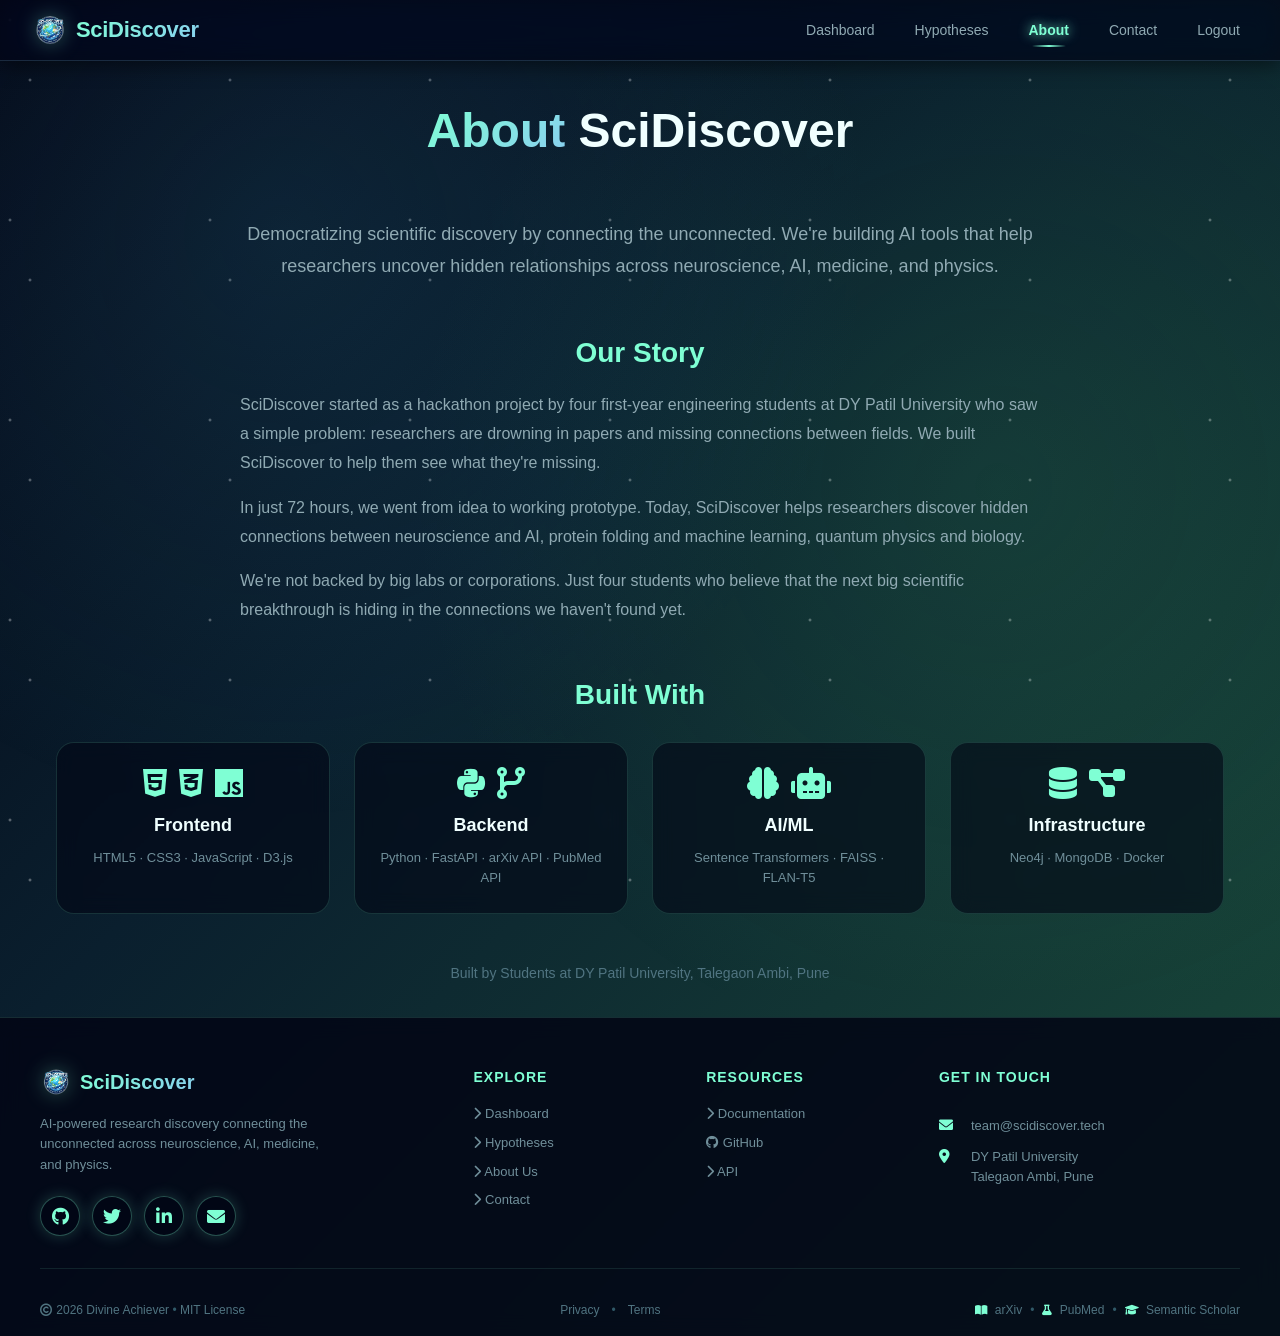
==== about.html @ 3772eaf5 "Initial commit: SciDiscover MVP - Frontend" ====
<!DOCTYPE html>
<html lang="en">
<head>
    <meta charset="UTF-8">
    <meta name="viewport" content="width=device-width, initial-scale=1.0">
    <title>About | SciDiscover</title>
    
    <!-- Font Awesome -->
    <link rel="stylesheet" href="https://cdnjs.cloudflare.com/ajax/libs/font-awesome/6.0.0/css/all.min.css">
    
    <!-- CSS Files -->
    <link rel="stylesheet" href="../css/style.css">
    <link rel="stylesheet" href="../css/auth.css">
    <link rel="stylesheet" href="../css/responsive.css">
</head>
<body>
    <div class="app">
        <!-- Header -->
        <header class="header">
            <div class="logo">
                <img src="../assets/images/logo.png" alt="SciDiscover" class="logo-image">
                <span class="logo-text">SciDiscover</span>
            </div>
            
            <nav class="nav">
                <a href="../dashboard.html" class="nav-link">Dashboard</a>
                <a href="../hypothesis.html" class="nav-link">Hypotheses</a>
                <a href="about.html" class="nav-link active">About</a>
                <a href="contact.html" class="nav-link">Contact</a>
                <a href="#" class="nav-link" id="logoutBtn">Logout</a>
            </nav>
        </header>

        <!-- Main Content -->
        <main class="main">
            <!-- About Header -->
            <div class="about-header">
                <h1 class="about-title">
                    <span class="gradient-text">About</span> SciDiscover
                </h1>
            </div>

            <!-- Mission Section -->
            <div class="mission-section">
                <p class="mission-statement">
                    Democratizing scientific discovery by connecting the unconnected. 
                    We're building AI tools that help researchers uncover hidden relationships 
                    across neuroscience, AI, medicine, and physics.
                </p>
            </div>

            <!-- Story Section -->
            <div class="story-section">
                <h2>Our Story</h2>
                <div class="story-content">
                    <p>
                        SciDiscover started as a hackathon project by four first-year engineering students 
                        at DY Patil University who saw a simple problem: researchers are drowning in papers 
                        and missing connections between fields. We built SciDiscover to help them see what 
                        they're missing.
                    </p>
                    <p>
                        In just 72 hours, we went from idea to working prototype. Today, SciDiscover helps 
                        researchers discover hidden connections between neuroscience and AI, 
                        protein folding and machine learning, quantum physics and biology.
                    </p>
                    <p>
                        We're not backed by big labs or corporations. Just four students who believe that 
                        the next big scientific breakthrough is hiding in the connections we haven't found yet.
                    </p>
                </div>
            </div>

            <!-- Tech Stack Section -->
            <div class="tech-section">
                <h2>Built With</h2>
                
                <div class="tech-grid">
                    <div class="tech-card">
                        <i class="fab fa-html5 tech-icon"></i>
                        <i class="fab fa-css3-alt tech-icon"></i>
                        <i class="fab fa-js tech-icon"></i>
                        <h3>Frontend</h3>
                        <p>HTML5 · CSS3 · JavaScript · D3.js</p>
                    </div>
                    
                    <div class="tech-card">
                        <i class="fab fa-python tech-icon"></i>
                        <i class="fas fa-code-branch tech-icon"></i>
                        <h3>Backend</h3>
                        <p>Python · FastAPI · arXiv API · PubMed API</p>
                    </div>
                    
                    <div class="tech-card">
                        <i class="fas fa-brain tech-icon"></i>
                        <i class="fas fa-robot tech-icon"></i>
                        <h3>AI/ML</h3>
                        <p>Sentence Transformers · FAISS · FLAN-T5</p>
                    </div>
                    
                    <div class="tech-card">
                        <i class="fas fa-database tech-icon"></i>
                        <i class="fas fa-project-diagram tech-icon"></i>
                        <h3>Infrastructure</h3>
                        <p>Neo4j · MongoDB · Docker</p>
                    </div>
                </div>
            </div>

            <!-- DY Patil Mention -->
            <div class="university-section">
                <p class="university-text">Built by Students at DY Patil University, Talegaon Ambi, Pune</p>
            </div>
        </main>

        <!-- Footer -->
        <footer class="footer">
            <div class="footer-container">
                <div class="footer-grid">
                    <!-- Brand Section -->
                    <div class="footer-brand">
                        <div class="footer-logo">
                            <img src="../assets/images/logo.png" alt="SciDiscover" class="footer-logo-image">
                            <span class="footer-logo-text">SciDiscover</span>
                        </div>
                        <p class="footer-tagline">AI-powered research discovery connecting the unconnected across neuroscience, AI, medicine, and physics.</p>
                        <div class="footer-social">
                            <a href="#" class="social-link"><i class="fab fa-github"></i></a>
                            <a href="#" class="social-link"><i class="fab fa-twitter"></i></a>
                            <a href="#" class="social-link"><i class="fab fa-linkedin-in"></i></a>
                            <a href="#" class="social-link"><i class="fas fa-envelope"></i></a>
                        </div>
                    </div>
                    
                    <!-- Explore Section -->
                    <div class="footer-links-section">
                        <h4 class="footer-heading">Explore</h4>
                        <div class="footer-links">
                            <a href="../dashboard.html" class="footer-link"><i class="fas fa-chevron-right"></i> Dashboard</a>
                            <a href="../hypothesis.html" class="footer-link"><i class="fas fa-chevron-right"></i> Hypotheses</a>
                            <a href="about.html" class="footer-link"><i class="fas fa-chevron-right"></i> About Us</a>
                            <a href="contact.html" class="footer-link"><i class="fas fa-chevron-right"></i> Contact</a>
                        </div>
                    </div>
                    
                    <!-- Resources Section -->
                    <div class="footer-links-section">
                        <h4 class="footer-heading">Resources</h4>
                        <div class="footer-links">
                            <a href="#" class="footer-link"><i class="fas fa-chevron-right"></i> Documentation</a>
                            <a href="#" class="footer-link"><i class="fab fa-github"></i> GitHub</a>
                            <a href="#" class="footer-link"><i class="fas fa-chevron-right"></i> API</a>
                        </div>
                    </div>
                    
                    <!-- Contact Section -->
                    <div class="footer-contact-section">
                        <h4 class="footer-heading">Get in Touch</h4>
                        <div class="footer-contact-item">
                            <i class="fas fa-envelope contact-icon"></i>
                            <span class="contact-text"><a href="mailto:team@scidiscover.tech">team@scidiscover.tech</a></span>
                        </div>
                        <div class="footer-contact-item">
                            <i class="fas fa-map-marker-alt contact-icon"></i>
                            <span class="contact-text">DY Patil University<br>Talegaon Ambi, Pune</span>
                        </div>
                    </div>
                </div>
                
                <!-- Bottom Bar -->
                <div class="footer-bottom">
                    <div class="footer-copyright">
                        <span><i class="far fa-copyright copyright-symbol"></i> 2026 Divine Achiever</span>
                        <span class="source-dot">•</span>
                        <span>MIT License</span>
                    </div>
                    <div class="footer-legal">
                        <a href="#" class="legal-link">Privacy</a>
                        <span class="source-dot">•</span>
                        <a href="#" class="legal-link">Terms</a>
                    </div>
                    <div class="footer-data-sources">
                        <span><i class="fas fa-book-open"></i> arXiv</span>
                        <span class="source-dot">•</span>
                        <span><i class="fas fa-flask"></i> PubMed</span>
                        <span class="source-dot">•</span>
                        <span><i class="fas fa-graduation-cap"></i> Semantic Scholar</span>
                    </div>
                </div>
            </div>
        </footer>
    </div>

    <!-- JavaScript Files -->
    <script src="../config/constants.js"></script>
    <script src="../js/utils.js"></script>
    <script src="../js/auth.js"></script>
    
    <script>
        // Logout handler
        document.getElementById('logoutBtn')?.addEventListener('click', function(e) {
            e.preventDefault();
            logout();
        });
    </script>
</body>
</html>
---- css/style.css ----
/* SciDiscover Main Stylesheet - The "Earth from Space" Kind of Theme */

/* 1. Variables */
:root {
    /* Deep Space to Earth Glow */
    --gradient-primary: linear-gradient(135deg, #030514 0%, #0A1F2E 40%, #1A4B3A 100%);
    
    /* Space Colors */
    --space-black: #030514;
    --space-dark: #0A1F2E;
    --space-deep: #0B2A3B;
    --space-night: #112F42;
    
    /* Earth Colors - Glowing */
    --earth-glow-blue: #2A6F8F;
    --earth-glow-teal: #2E8B68;
    --earth-glow-green: #3A9B5E;
    --earth-glow-cloud: #E8F0F2;
    
    /* Atmosphere Colors */
    --atmo-blue: #7BB8D4;
    --atmo-teal: #8FC9B5;
    --atmo-glow: rgba(100, 200, 180, 0.3);
    
    /* Accent Colors - Inspired by Auroras */
    --aurora-green: #7FFFD4;
    --aurora-blue: #89CFF0;
    --aurora-teal: #40E0D0;
    
    /* Neutrals - Space Dust */
    --white: #FFFFFF;
    --starlight: #F0F8FF;
    --cloud-white: #F0FFFF;
    --gray-50: #E8F0F2;
    --gray-100: #D0E0E5;
    --gray-200: #B0C5CC;
    --gray-300: #90AAB3;
    --gray-400: #708F9A;
    --gray-500: #507481;
    --gray-600: #305968;
    --gray-700: #203E48;
    --gray-800: #102328;
    --gray-900: #0A1A1F;
    
    /* Spacing */
    --space-1: 4px;
    --space-2: 8px;
    --space-3: 12px;
    --space-4: 16px;
    --space-5: 24px;
    --space-6: 32px;
    --space-7: 48px;
    --space-8: 64px;
    --space-9: 96px;
    
    /* Typography */
    --font-primary: 'Inter', -apple-system, BlinkMacSystemFont, 'Segoe UI', Roboto, sans-serif;
    --font-display: 'Poppins', -apple-system, BlinkMacSystemFont, 'Segoe UI', sans-serif;
    
    /* Shadows - Cosmic */
    --shadow-sm: 0 2px 8px rgba(0, 10, 20, 0.4);
    --shadow-md: 0 4px 16px rgba(0, 20, 30, 0.5);
    --shadow-lg: 0 8px 32px rgba(0, 30, 40, 0.6);
    --shadow-xl: 0 12px 48px rgba(0, 40, 50, 0.7);
    --shadow-glow: 0 0 30px rgba(100, 200, 180, 0.3);
    
    /* Border Radius */
    --radius-sm: 6px;
    --radius-md: 10px;
    --radius-lg: 14px;
    --radius-xl: 18px;
    --radius-2xl: 24px;
    --radius-3xl: 32px;
    --radius-full: 9999px;
    
    /* Transitions */
    --transition: 0.3s ease;
    --transition-slow: 0.5s ease;
    --transition-bounce: 0.5s cubic-bezier(0.34, 1.56, 0.64, 1);
}

/* 2. Reset */
* {
    margin: 0;
    padding: 0;
    box-sizing: border-box;
}

/* 3. Base */
body {
    font-family: var(--font-primary);
    background: var(--gradient-primary);
    color: var(--cloud-white);
    line-height: 1.6;
    min-height: 100vh;
    position: relative;
    -webkit-font-smoothing: antialiased;
    -moz-osx-font-smoothing: grayscale;
}

/* Starfield Effect */
body::before {
    content: '';
    position: fixed;
    top: 0;
    left: 0;
    width: 100%;
    height: 100%;
    background-image: 
        radial-gradient(2px 2px at 10px 20px, white, rgba(0,0,0,0)),
        radial-gradient(2px 2px at 30px 80px, #fff, rgba(0,0,0,0)),
        radial-gradient(1px 1px at 130px 240px, #aaa, rgba(0,0,0,0)),
        radial-gradient(2px 2px at 270px 420px, #fff, rgba(0,0,0,0)),
        radial-gradient(1px 1px at 350px 150px, #ddd, rgba(0,0,0,0)),
        radial-gradient(3px 3px at 480px 620px, #fff, rgba(0,0,0,0)),
        radial-gradient(2px 2px at 550px 380px, #eee, rgba(0,0,0,0)),
        radial-gradient(1px 1px at 670px 720px, #ccc, rgba(0,0,0,0)),
        radial-gradient(2px 2px at 820px 240px, #fff, rgba(0,0,0,0)),
        radial-gradient(2px 2px at 950px 550px, #ddd, rgba(0,0,0,0));
    background-repeat: repeat;
    background-size: 200px 200px;
    opacity: 0.5;
    pointer-events: none;
    z-index: 0;
    animation: twinkle 4s infinite alternate;
}

@keyframes twinkle {
    0% { opacity: 0.4; }
    100% { opacity: 0.7; }
}

/* Earth Glow Effect */
body::after {
    content: '';
    position: fixed;
    top: -30%;
    left: -20%;
    width: 140%;
    height: 140%;
    background: radial-gradient(circle at 30% 40%, rgba(42, 111, 143, 0.2) 0%, transparent 40%),
                radial-gradient(circle at 70% 60%, rgba(58, 155, 94, 0.15) 0%, transparent 40%);
    pointer-events: none;
    z-index: 0;
    animation: earthPulse 8s infinite alternate;
}

@keyframes earthPulse {
    0% { opacity: 0.3; transform: scale(1); }
    100% { opacity: 0.5; transform: scale(1.05); }
}

.app {
    min-height: 100vh;
    display: flex;
    flex-direction: column;
    position: relative;
    z-index: 1;
}

.main {
    flex: 1;
    max-width: 1200px;
    margin: 0 auto;
    width: 100%;
    padding: var(--space-6) var(--space-4);
    position: relative;
    z-index: 2;
}

/* 4. Header - Cosmic Glass */
.header {
    background: rgba(3, 5, 20, 0.7);
    backdrop-filter: blur(12px) saturate(200%);
    -webkit-backdrop-filter: blur(12px) saturate(200%);
    padding: var(--space-3) var(--space-6);
    display: flex;
    justify-content: space-between;
    align-items: center;
    position: sticky;
    top: 0;
    z-index: 50;
    border-bottom: 1px solid rgba(123, 184, 212, 0.2);
    box-shadow: 0 4px 20px rgba(0, 0, 0, 0.5);
}

/* Header (for the login page) */
.header-simple {
    background: rgba(3, 5, 20, 0.7);
    backdrop-filter: blur(12px) saturate(200%);
    -webkit-backdrop-filter: blur(12px) saturate(200%);
    padding: var(--space-3) var(--space-6);
    display: flex;
    justify-content: center;
    align-items: center;
    border-bottom: 1px solid rgba(123, 184, 212, 0.2);
    box-shadow: 0 4px 20px rgba(0, 0, 0, 0.5);
}

.header-simple .logo {
    justify-content: center;
}

.logo {
    display: flex;
    align-items: center;
    gap: var(--space-2);
    transition: transform var(--transition);
}

.logo:hover {
    transform: scale(1.02);
}

.logo-image {
    height: 36px;
    width: auto;
    filter: drop-shadow(0 0 10px rgba(127, 255, 212, 0.3));
}

.logo-text {
    font-size: 22px;
    font-weight: 700;
    background: linear-gradient(135deg, var(--aurora-green), var(--aurora-blue));
    -webkit-background-clip: text;
    -webkit-text-fill-color: transparent;
    background-clip: text;
    letter-spacing: -0.3px;
}

.nav {
    display: flex;
    gap: var(--space-5);
}

.nav-link {
    color: var(--gray-300);
    text-decoration: none;
    font-size: 14px;
    font-weight: 500;
    transition: all var(--transition);
    padding: var(--space-1) var(--space-2);
    border-radius: var(--radius-sm);
    position: relative;
}

.nav-link:hover {
    color: var(--aurora-green);
    text-shadow: 0 0 8px var(--aurora-green);
}

.nav-link.active {
    color: var(--aurora-green);
    font-weight: 600;
    text-shadow: 0 0 12px var(--aurora-green);
}

.nav-link.active::after {
    content: '';
    position: absolute;
    bottom: -2px;
    left: 20%;
    width: 60%;
    height: 2px;
    background: linear-gradient(90deg, transparent, var(--aurora-green), transparent);
    border-radius: var(--radius-full);
    animation: glowPulse 2s infinite;
}

@keyframes glowPulse {
    0%, 100% { opacity: 0.5; }
    50% { opacity: 1; }
}

/* 5. Buttons - Cosmic */
.btn {
    display: inline-block;
    padding: var(--space-2) var(--space-5);
    border-radius: 30px;
    font-size: 14px;
    font-weight: 600;
    text-decoration: none;
    cursor: pointer;
    border: none;
    transition: all var(--transition);
    letter-spacing: 0.3px;
    text-align: center;
}

.btn-primary {
    background: linear-gradient(135deg, var(--earth-glow-blue), var(--earth-glow-green));
    color: white;
    box-shadow: 0 4px 15px rgba(42, 111, 143, 0.4);
}

.btn-primary:hover {
    transform: translateY(-2px);
    box-shadow: 0 6px 20px rgba(58, 155, 94, 0.5);
}

.btn-secondary {
    background: rgba(3, 5, 20, 0.7);
    backdrop-filter: blur(10px);
    color: var(--aurora-green);
    border: 1px solid rgba(127, 255, 212, 0.3);
}

.btn-secondary:hover {
    background: rgba(10, 31, 46, 0.8);
    border-color: var(--aurora-green);
    color: white;
    transform: translateY(-2px);
}

.btn-large {
    padding: var(--space-3) var(--space-7);
    font-size: 16px;
}

.btn-block {
    display: block;
    width: 100%;
}

/* 6. Forms - Cosmic */
.form-group {
    margin-bottom: var(--space-4);
}

.form-group label {
    display: block;
    margin-bottom: var(--space-1);
    font-size: 13px;
    font-weight: 500;
    color: var(--aurora-teal);
    letter-spacing: 0.3px;
}

.form-input {
    width: 100%;
    padding: var(--space-3) var(--space-4);
    background: rgba(3, 5, 20, 0.6);
    backdrop-filter: blur(5px);
    border: 1px solid rgba(123, 184, 212, 0.3);
    border-radius: var(--radius-lg);
    font-size: 14px;
    transition: all var(--transition);
    color: var(--cloud-white);
}

.form-input:focus {
    outline: none;
    border-color: var(--aurora-green);
    box-shadow: 0 0 0 3px rgba(127, 255, 212, 0.2);
    background: rgba(3, 5, 20, 0.8);
    transform: translateY(-1px);
}

.form-input::placeholder {
    color: var(--gray-500);
}

.form-textarea {
    width: 100%;
    padding: var(--space-3) var(--space-4);
    background: rgba(3, 5, 20, 0.6);
    backdrop-filter: blur(5px);
    border: 1px solid rgba(123, 184, 212, 0.3);
    border-radius: var(--radius-lg);
    font-size: 14px;
    font-family: inherit;
    resize: vertical;
    color: var(--cloud-white);
}

.form-textarea:focus {
    outline: none;
    border-color: var(--aurora-green);
    box-shadow: 0 0 0 3px rgba(127, 255, 212, 0.2);
    background: rgba(3, 5, 20, 0.8);
}

/* 7. Cards - Cosmic Glass */
.card {
    background: rgba(3, 5, 20, 0.6);
    backdrop-filter: blur(10px);
    -webkit-backdrop-filter: blur(10px);
    border-radius: var(--radius-xl);
    padding: var(--space-5);
    border: 1px solid rgba(123, 184, 212, 0.2);
    box-shadow: var(--shadow-md);
}

/* 8. Loading */
.loading {
    text-align: center;
    padding: var(--space-6);
    color: var(--aurora-green);
    font-size: 16px;
    font-weight: 500;
    text-shadow: 0 0 10px var(--aurora-green);
    animation: loadingPulse 1.5s infinite;
}

@keyframes loadingPulse {
    0%, 100% { opacity: 0.7; }
    50% { opacity: 1; }
}

/* 9. Error */
.error {
    text-align: center;
    padding: var(--space-6);
    color: #FF6B6B;
    background: rgba(255, 107, 107, 0.1);
    border-radius: var(--radius-lg);
    border: 1px solid #FF6B6B;
    backdrop-filter: blur(5px);
}

/* 10. No Results */
.no-results {
    text-align: center;
    padding: var(--space-8);
    color: var(--gray-400);
    font-size: 16px;
    background: rgba(3, 5, 20, 0.4);
    backdrop-filter: blur(5px);
    border-radius: var(--radius-xl);
    border: 1px solid rgba(127, 255, 212, 0.1);
}

/* 11. Utilities */
.hidden {
    display: none !important;
}

.visible {
    display: block !important;
}

.text-center {
    text-align: center;
}

.gradient-text {
    background: linear-gradient(135deg, var(--aurora-green), var(--aurora-blue));
    -webkit-background-clip: text;
    -webkit-text-fill-color: transparent;
    background-clip: text;
}

/* Margin Utilities */
.mt-1 { margin-top: var(--space-1); }
.mt-2 { margin-top: var(--space-2); }
.mt-3 { margin-top: var(--space-3); }
.mt-4 { margin-top: var(--space-4); }
.mt-5 { margin-top: var(--space-5); }
.mt-6 { margin-top: var(--space-6); }

.mb-1 { margin-bottom: var(--space-1); }
.mb-2 { margin-bottom: var(--space-2); }
.mb-3 { margin-bottom: var(--space-3); }
.mb-4 { margin-bottom: var(--space-4); }
.mb-5 { margin-bottom: var(--space-5); }
.mb-6 { margin-bottom: var(--space-6); }

/* Padding Utilities */
.p-4 { padding: var(--space-4); }
.p-5 { padding: var(--space-5); }
.p-6 { padding: var(--space-6); }

/* 12. Cosmic Scrollbar */
::-webkit-scrollbar {
    width: 12px;
    height: 12px;
}

::-webkit-scrollbar-track {
    background: var(--space-black);
}

::-webkit-scrollbar-thumb {
    background: linear-gradient(135deg, var(--earth-glow-blue), var(--earth-glow-green));
    border-radius: 20px;
    border: 2px solid var(--space-black);
}

::-webkit-scrollbar-thumb:hover {
    background: linear-gradient(135deg, var(--aurora-blue), var(--aurora-green));
}

::-webkit-scrollbar-corner {
    background: var(--space-black);
}

/* 13. Animations */
@keyframes float {
    0%, 100% { transform: translateY(0); }
    50% { transform: translateY(-10px); }
}

@keyframes fadeIn {
    from { opacity: 0; }
    to { opacity: 1; }
}

@keyframes fadeInUp {
    from {
        opacity: 0;
        transform: translateY(20px);
    }
    to {
        opacity: 1;
        transform: translateY(0);
    }
}

@keyframes fadeInDown {
    from {
        opacity: 0;
        transform: translateY(-20px);
    }
    to {
        opacity: 1;
        transform: translateY(0);
    }
}

@keyframes slideIn {
    from {
        opacity: 0;
        transform: translateX(20px);
    }
    to {
        opacity: 1;
        transform: translateX(0);
    }
}

/* 14. About Page Styles */
.about-header {
    text-align: center;
    margin-bottom: var(--space-7);
}

.about-title {
    font-size: 48px;
    font-weight: 700;
    margin-bottom: var(--space-4);
    font-family: var(--font-display);
}

.mission-section {
    max-width: 800px;
    margin: 0 auto var(--space-7);
    text-align: center;
}

.mission-statement {
    color: var(--gray-300);
    font-size: 18px;
    line-height: 1.8;
}

.story-section {
    max-width: 800px;
    margin: 0 auto var(--space-7);
}

.story-section h2 {
    color: var(--aurora-green);
    font-size: 28px;
    margin-bottom: var(--space-4);
    text-align: center;
    font-family: var(--font-display);
}

.story-content {
    color: var(--gray-300);
    font-size: 16px;
    line-height: 1.8;
}

.story-content p {
    margin-bottom: var(--space-4);
}

.tech-section {
    margin-bottom: var(--space-7);
}

.tech-section h2 {
    color: var(--aurora-green);
    font-size: 28px;
    margin-bottom: var(--space-5);
    text-align: center;
    font-family: var(--font-display);
}

.tech-grid {
    display: grid;
    grid-template-columns: repeat(4, 1fr);
    gap: var(--space-5);
}

.tech-card {
    background: rgba(3, 5, 20, 0.6);
    backdrop-filter: blur(10px);
    border: 1px solid rgba(127, 255, 212, 0.15);
    border-radius: var(--radius-xl);
    padding: var(--space-5);
    text-align: center;
    transition: all var(--transition);
}

.tech-card:hover {
    transform: translateY(-4px);
    border-color: rgba(127, 255, 212, 0.3);
    box-shadow: var(--shadow-lg);
}

.tech-icon {
    font-size: 32px;
    color: var(--aurora-green);
    margin: 0 var(--space-1) var(--space-3);
    display: inline-block;
}

.tech-card h3 {
    color: var(--cloud-white);
    font-size: 18px;
    margin-bottom: var(--space-2);
    font-family: var(--font-display);
}

.tech-card p {
    color: var(--gray-400);
    font-size: 13px;
    line-height: 1.6;
}

.university-section {
    text-align: center;
    margin-top: var(--space-6);
}

.university-text {
    color: var(--gray-500);
    font-size: 14px;
}

/* 15. Contact Page Styles */
.contact-header {
    text-align: center;
    margin-bottom: var(--space-7);
}

.contact-title {
    font-size: 48px;
    font-weight: 700;
    margin-bottom: var(--space-4);
    font-family: var(--font-display);
}

.contact-subtitle {
    color: var(--gray-300);
    font-size: 18px;
    max-width: 600px;
    margin: 0 auto;
}

.contact-grid {
    display: grid;
    grid-template-columns: 1fr 1fr;
    gap: var(--space-6);
    margin-bottom: var(--space-7);
}

.contact-form-card,
.contact-info-card {
    background: rgba(3, 5, 20, 0.6);
    backdrop-filter: blur(10px);
    border: 1px solid rgba(127, 255, 212, 0.15);
    border-radius: var(--radius-xl);
    padding: var(--space-6);
}

.contact-form-card h2,
.contact-info-card h2 {
    color: var(--aurora-green);
    font-size: 24px;
    margin-bottom: var(--space-5);
    display: flex;
    align-items: center;
    gap: var(--space-2);
    font-family: var(--font-display);
}

.contact-form-card h2 i,
.contact-info-card h2 i {
    font-size: 24px;
}

.info-list {
    display: flex;
    flex-direction: column;
    gap: var(--space-5);
    margin-bottom: var(--space-6);
}

.info-item {
    display: flex;
    gap: var(--space-4);
    align-items: flex-start;
}

.info-icon {
    font-size: 20px;
    color: var(--aurora-green);
    min-width: 24px;
}

.info-content h3 {
    color: var(--cloud-white);
    font-size: 16px;
    margin-bottom: 4px;
}

.info-content p,
.info-content a {
    color: var(--gray-400);
    font-size: 14px;
    text-decoration: none;
    line-height: 1.6;
}

.info-content a:hover {
    color: var(--aurora-green);
}

.response-note {
    display: flex;
    align-items: center;
    gap: var(--space-3);
    padding: var(--space-4);
    background: rgba(127, 255, 212, 0.1);
    border-radius: var(--radius-lg);
    border: 1px solid rgba(127, 255, 212, 0.2);
}

.response-note i {
    color: var(--aurora-green);
    font-size: 18px;
}

.response-note p {
    color: var(--gray-300);
    font-size: 14px;
}

/* 16. Responsive Design for About/Contact */
@media (max-width: 1024px) {
    .tech-grid {
        grid-template-columns: repeat(2, 1fr);
    }
}

@media (max-width: 768px) {
    .about-title,
    .contact-title {
        font-size: 36px;
    }
    
    .mission-statement {
        font-size: 16px;
    }
    
    .contact-grid {
        grid-template-columns: 1fr;
    }
    
    .tech-grid {
        gap: var(--space-4);
    }
}

@media (max-width: 480px) {
    .about-title,
    .contact-title {
        font-size: 28px;
    }
    
    .tech-grid {
        grid-template-columns: 1fr;
    }
    
    .contact-form-card,
    .contact-info-card {
        padding: var(--space-4);
    }
    
    .info-item {
        flex-direction: column;
        gap: var(--space-2);
    }
    
    .info-icon {
        margin-bottom: var(--space-1);
    }
}
---- css/auth.css ----
/* SciDiscover Auth Stylesheet */

/* Login Container */
.login-container {
    max-width: 550px;
    margin: 0 auto;
    text-align: center;
    padding: var(--space-4);
}

/* Header Cyan Title */
.header-cyan-title {
    font-size: 28px;
    font-weight: 700;
    color: var(--aurora-green);
    text-shadow: 0 0 20px rgba(127, 255, 212, 0.5);
    letter-spacing: 1px;
}

/* Floating Logo */
.login-logo-wrapper {
    margin: var(--space-4) 0 var-space-4 0;
}

.login-logo {
    width: 140px;
    height: auto;
    animation: float 4s ease-in-out infinite;
    filter: drop-shadow(0 0 25px rgba(127, 255, 212, 0.4));
}

@keyframes float {
    0%, 100% { transform: translateY(0); }
    50% { transform: translateY(-12px); }
}

/* Welcome Text */
.login-welcome {
    color: var(--cloud-white);
    font-size: 32px;
    font-weight: 600;
    margin-bottom: var(--space-2);
    font-family: var(--font-display);
}

.researcher-gradient {
    background: linear-gradient(135deg, var(--aurora-green), var(--aurora-blue));
    -webkit-background-clip: text;
    -webkit-text-fill-color: transparent;
    background-clip: text;
    font-weight: 700;
    position: relative;
    display: inline-block;
}

.researcher-gradient::after {
    content: '';
    position: absolute;
    bottom: -4px;
    left: 0;
    width: 100%;
    height: 2px;
    background: linear-gradient(90deg, transparent, var(--aurora-green), var(--aurora-blue), transparent);
    animation: linePulse 2s infinite;
}

@keyframes linePulse {
    0%, 100% { opacity: 0.3; }
    50% { opacity: 1; }
}

/* Subtitle */
.login-subtitle {
    color: var(--gray-300);
    font-size: 16px;
    margin-bottom: var(--space-3);
    max-width: 450px;
    margin-left: auto;
    margin-right: auto;
}

/* Domain Text */
.login-domain {
    color: var(--gray-400);
    font-size: 14px;
    margin-bottom: var(--space-6);
    font-style: italic;
    letter-spacing: 0.3px;
}

/* Auth Container - Main Card */
.auth-container {
    background: rgba(3, 5, 20, 0.7);
    backdrop-filter: blur(20px) saturate(200%);
    -webkit-backdrop-filter: blur(20px) saturate(200%);
    border-radius: var(--radius-3xl);
    padding: var(--space-6);
    box-shadow: var(--shadow-xl), 0 0 0 1px rgba(127, 255, 212, 0.2) inset;
    max-width: 450px;
    margin: 0 auto var(--space-5);
    border: 1px solid rgba(127, 255, 212, 0.2);
    transition: all var(--transition-bounce);
}

.auth-container:hover {
    transform: translateY(-4px);
    box-shadow: var(--shadow-xl), 0 0 0 1px rgba(127, 255, 212, 0.3) inset, 0 0 40px rgba(58, 155, 94, 0.2);
    border-color: rgba(127, 255, 212, 0.3);
}

/* Toggle Buttons */
.auth-toggle {
    display: flex;
    gap: 8px;
    margin-bottom: var(--space-6);
    background: rgba(3, 5, 20, 0.5);
    padding: 6px;
    border-radius: var(--radius-2xl);
    border: 1px solid rgba(127, 255, 212, 0.15);
}

.toggle-btn {
    flex: 1;
    padding: 14px;
    border: none;
    background: transparent;
    color: var(--gray-400);
    font-weight: 600;
    font-size: 15px;
    cursor: pointer;
    border-radius: var(--radius-xl);
    transition: all var(--transition);
    text-transform: uppercase;
    letter-spacing: 0.5px;
}

.toggle-btn:hover {
    color: var(--aurora-green);
    background: rgba(127, 255, 212, 0.1);
}

.toggle-btn.active {
    background: rgba(3, 5, 20, 0.9);
    color: var(--aurora-green);
    box-shadow: 0 0 20px rgba(127, 255, 212, 0.2), 0 0 0 1px rgba(127, 255, 212, 0.3) inset;
    text-shadow: 0 0 8px var(--aurora-green);
}

/* Auth Forms */
.auth-form {
    display: none;
    animation: slideIn 0.4s ease;
}

.auth-form.active {
    display: block;
}

/* Form Groups */
.form-group {
    margin-bottom: var(--space-5);
    text-align: left;
}

.form-group label {
    display: block;
    margin-bottom: 6px;
    color: var(--aurora-teal);
    font-weight: 500;
    font-size: 13px;
    letter-spacing: 0.5px;
    text-transform: uppercase;
}

.form-input {
    width: 100%;
    padding: 14px 18px;
    background: rgba(3, 5, 20, 0.5);
    backdrop-filter: blur(5px);
    border: 1px solid rgba(127, 255, 212, 0.2);
    border-radius: var(--radius-xl);
    font-size: 15px;
    transition: all var(--transition);
    color: var(--cloud-white);
}

.form-input:focus {
    outline: none;
    border-color: var(--aurora-green);
    box-shadow: 0 0 0 4px rgba(127, 255, 212, 0.15);
    background: rgba(3, 5, 20, 0.7);
    transform: translateY(-1px);
}

.form-input::placeholder {
    color: var(--gray-500);
    font-size: 14px;
}

/* Demo Credentials */
.demo-credentials {
    background: rgba(3, 5, 20, 0.5);
    backdrop-filter: blur(5px);
    padding: 16px 18px;
    border-radius: var(--radius-xl);
    margin-bottom: var(--space-5);
    font-size: 13px;
    border-left: 4px solid var(--aurora-green);
    border: 1px solid rgba(127, 255, 212, 0.2);
    border-left-width: 4px;
    transition: all var(--transition);
    text-align: left;
}

.demo-credentials:hover {
    background: rgba(3, 5, 20, 0.7);
    border-color: rgba(127, 255, 212, 0.3);
    box-shadow: 0 0 20px rgba(127, 255, 212, 0.15);
    transform: translateX(4px);
}

.demo-label {
    color: var(--aurora-blue);
    font-weight: 700;
    margin-right: 8px;
    text-transform: uppercase;
    font-size: 11px;
    letter-spacing: 1px;
}

.demo-text {
    color: var(--aurora-green);
    font-family: 'SF Mono', 'Courier New', monospace;
    font-size: 13px;
    font-weight: 600;
    background: rgba(3, 5, 20, 0.8);
    padding: 6px 10px;
    border-radius: var(--radius-lg);
    border: 1px solid rgba(127, 255, 212, 0.2);
    word-break: break-word;
}

/* Auth Submit Button */
.auth-submit {
    width: 100%;
    padding: 16px 24px;
    background: linear-gradient(135deg, var(--earth-glow-blue), var(--earth-glow-green));
    color: white;
    border: none;
    border-radius: var(--radius-xl);
    font-size: 16px;
    font-weight: 700;
    cursor: pointer;
    transition: all var(--transition);
    box-shadow: 0 4px 15px rgba(42, 111, 143, 0.4);
    letter-spacing: 1px;
    text-transform: uppercase;
}

.auth-submit:hover {
    transform: translateY(-2px);
    box-shadow: 0 8px 25px rgba(58, 155, 94, 0.5), 0 0 30px rgba(127, 255, 212, 0.3);
}

/* Demo Note */
.demo-note {
    color: var(--gray-400);
    font-size: 12px;
    padding: 10px 18px;
    display: inline-block;
    background: rgba(3, 5, 20, 0.3);
    backdrop-filter: blur(5px);
    border-radius: var(--radius-full);
    border: 1px solid rgba(127, 255, 212, 0.1);
    transition: all var(--transition);
    max-width: 90%;
    margin: 0 auto;
}

.demo-note:hover {
    border-color: rgba(127, 255, 212, 0.2);
    color: var(--gray-300);
}

/* Footer Styles */
.footer {
    background: rgba(3, 5, 20, 0.85);
    backdrop-filter: blur(10px);
    -webkit-backdrop-filter: blur(10px);
    padding: var(--space-7) var(--space-6) var(--space-4);
    border-top: 1px solid rgba(127, 255, 212, 0.15);
    margin-top: auto;
}

.footer-container {
    max-width: 1200px;
    margin: 0 auto;
}

.footer-grid {
    display: grid;
    grid-template-columns: 2fr 1fr 1fr 1.5fr;
    gap: var(--space-6);
    margin-bottom: var(--space-6);
    padding-bottom: var(--space-6);
    border-bottom: 1px solid rgba(127, 255, 212, 0.1);
}

/* Footer Brand */
.footer-brand {
    display: flex;
    flex-direction: column;
    gap: var(--space-3);
}

.footer-logo {
    display: flex;
    align-items: center;
    gap: var(--space-2);
    margin-bottom: var(--space-1);
}

.footer-logo-image {
    height: 32px;
    width: auto;
    filter: drop-shadow(0 0 10px rgba(127, 255, 212, 0.3));
}

.footer-logo-text {
    font-size: 20px;
    font-weight: 700;
    background: linear-gradient(135deg, var(--aurora-green), var(--aurora-blue));
    -webkit-background-clip: text;
    -webkit-text-fill-color: transparent;
    background-clip: text;
}

.footer-tagline {
    color: var(--gray-400);
    font-size: 13px;
    line-height: 1.6;
    max-width: 280px;
}

/* Footer Social Icons - Circular, Floating, Glowing - Basically Looking Cool */
.footer-social {
    display: flex;
    gap: var(--space-3);
    margin-top: var(--space-2);
}

.social-link {
    display: flex;
    align-items: center;
    justify-content: center;
    width: 40px;
    height: 40px;
    background: rgba(3, 5, 20, 0.6);
    border: 1px solid rgba(127, 255, 212, 0.3);
    border-radius: 50%;
    color: var(--aurora-green);
    text-decoration: none;
    font-size: 18px;
    transition: all 0.3s ease;
    box-shadow: 0 0 15px rgba(127, 255, 212, 0.2);
    position: relative;
    overflow: hidden;
}

.social-link::before {
    content: '';
    position: absolute;
    top: 0;
    left: 0;
    right: 0;
    bottom: 0;
    background: radial-gradient(circle at center, rgba(127, 255, 212, 0.4), transparent 70%);
    opacity: 0;
    transition: opacity 0.3s ease;
    z-index: 0;
}

.social-link i {
    position: relative;
    z-index: 1;
}

.social-link:hover {
    transform: translateY(-5px) scale(1.1);
    border-color: var(--aurora-green);
    color: white;
    box-shadow: 0 0 25px rgba(127, 255, 212, 0.6);
    background: rgba(20, 40, 50, 0.8);
}

.social-link:hover::before {
    opacity: 1;
}

/* Floating animation for social icons so it's not dull */
.social-link:nth-child(1) {
    animation: socialFloat 3s ease-in-out infinite;
}

.social-link:nth-child(2) {
    animation: socialFloat 3.2s ease-in-out infinite 0.2s;
}

.social-link:nth-child(3) {
    animation: socialFloat 3.4s ease-in-out infinite 0.4s;
}

.social-link:nth-child(4) {
    animation: socialFloat 3.6s ease-in-out infinite 0.6s;
}

@keyframes socialFloat {
    0%, 100% {
        transform: translateY(0);
    }
    50% {
        transform: translateY(-8px);
    }
}

/* Footer Headings */
.footer-heading {
    color: var(--aurora-green);
    font-size: 14px;
    font-weight: 600;
    margin-bottom: var(--space-4);
    letter-spacing: 1px;
    text-transform: uppercase;
}

/* Footer Links */
.footer-links {
    display: flex;
    flex-direction: column;
    gap: var(--space-2);
}

.footer-link {
    color: var(--gray-400);
    text-decoration: none;
    font-size: 13px;
    transition: all var(--transition);
    width: fit-content;
}

.footer-link:hover {
    color: var(--aurora-green);
    transform: translateX(4px);
    text-shadow: 0 0 8px var(--aurora-green);
}

/* Footer Contact */
.footer-contact-section {
    display: flex;
    flex-direction: column;
    gap: var(--space-3);
}

.footer-contact-item {
    display: flex;
    align-items: flex-start;
    gap: var(--space-3);
    color: var(--gray-400);
    font-size: 13px;
    transition: all var(--transition);
}

.footer-contact-item:hover {
    color: var(--gray-300);
}

.contact-icon {
    color: var(--aurora-green);
    font-size: 14px;
    min-width: 20px;
    margin-top: 2px;
}

.contact-text {
    line-height: 1.5;
}

.contact-text a {
    color: var(--gray-400);
    text-decoration: none;
    transition: color var(--transition);
}

.contact-text a:hover {
    color: var(--aurora-green);
}

/* Footer Bottom */
.footer-bottom {
    display: flex;
    justify-content: space-between;
    align-items: center;
    font-size: 12px;
    color: var(--gray-500);
}

.footer-copyright {
    color: var(--gray-500);
}

.footer-legal {
    display: flex;
    gap: var(--space-3);
}

.legal-link {
    color: var(--gray-500);
    text-decoration: none;
    transition: color var(--transition);
    font-size: 12px;
}

.legal-link:hover {
    color: var(--aurora-green);
}

.source-dot {
    color: var(--gray-600);
}

.footer-data-sources {
    display: flex;
    gap: var(--space-2);
    color: var(--gray-500);
}

.footer-data-sources i {
    margin-right: 4px;
    color: var(--aurora-green);
    font-size: 11px;
}

/* Responsive */
@media (max-width: 1024px) {
    .footer-grid {
        grid-template-columns: 1.5fr 1fr 1fr;
        gap: var(--space-5);
    }
    
    .footer-brand {
        grid-column: 1 / -1;
        margin-bottom: var(--space-4);
    }
    
    .footer-tagline {
        max-width: 100%;
    }
}

@media (max-width: 768px) {
    .login-welcome {
        font-size: 28px;
    }
    
    .login-logo {
        width: 120px;
    }
    
    .auth-container {
        margin: 0 16px;
    }
    
    .footer-grid {
        grid-template-columns: 1fr 1fr;
        gap: var(--space-4);
    }
    
    .footer-bottom {
        flex-direction: column;
        gap: var(--space-3);
        text-align: center;
    }
    
    .footer-legal {
        justify-content: center;
    }
}

@media (max-width: 480px) {
    .login-welcome {
        font-size: 24px;
    }
    
    .login-subtitle {
        font-size: 14px;
    }
    
    .login-domain {
        font-size: 12px;
    }
    
    .auth-container {
        padding: var(--space-4);
    }
    
    .toggle-btn {
        padding: 12px;
        font-size: 14px;
    }
    
    .demo-credentials {
        padding: 12px;
    }
    
    .demo-text {
        font-size: 11px;
        word-break: break-all;
    }
    
    .footer-grid {
        grid-template-columns: 1fr;
        gap: var(--space-5);
    }
    
    .footer-social {
        justify-content: center;
    }
    
    .footer-heading {
        text-align: center;
    }
    
    .footer-links {
        align-items: center;
    }
    
    .footer-contact-item {
        justify-content: center;
    }
    
    .footer-link {
        text-align: center;
    }
    
    .footer-link:hover {
        transform: translateX(0) scale(1.05);
    }
}
---- css/responsive.css ----
/* SciDiscover Responsive Stylesheet */

/* ------------------------- TABLETS (768px - 991px) ------------------------- */
@media (max-width: 991px) {
    /* Main container */
    .main {
        padding: var(--space-4) var(--space-3);
    }
    
    /* Headers */
    .header {
        padding: var(--space-2) var(--space-4);
    }
    
    .nav {
        gap: var(--space-3);
    }
    
    .nav-link {
        font-size: 13px;
    }
    
    /* Dashboard grid - 2 columns instead of 3 */
    .dashboard-grid {
        grid-template-columns: repeat(2, 1fr);
    }
    
    .graph-panel {
        grid-column: span 2;
    }
    
    /* Stats grid */
    .dashboard-stats {
        grid-template-columns: repeat(2, 1fr);
    }
    
    /* Paper cards */
    .results-grid {
        grid-template-columns: 1fr;
    }
    
    /* Connections grid */
    .connections-grid {
        grid-template-columns: repeat(2, 1fr);
    }
    
    /* Auth page */
    .index-main-title {
        font-size: 48px;
    }
    
    .index-logo {
        width: 140px;
    }
    
    /* About page */
    .tech-grid {
        grid-template-columns: repeat(2, 1fr);
        gap: var(--space-4);
    }
}

/* ------------------------- MOBILE LANDSCAPE (576px - 767px) ------------------------- */
@media (max-width: 767px) {
    /* Main container */
    .main {
        padding: var(--space-3);
    }
    
    /* Header - stack vertically */
    .header {
        flex-direction: column;
        gap: var(--space-3);
        padding: var(--space-3);
    }
    
    .logo {
        justify-content: center;
    }
    
    .nav {
        flex-wrap: wrap;
        justify-content: center;
        gap: var(--space-2);
    }
    
    /* Dashboard grid - 1 column */
    .dashboard-grid {
        grid-template-columns: 1fr;
    }
    
    .graph-panel {
        grid-column: span 1;
    }
    
    /* Stats grid - 1 column */
    .dashboard-stats {
        grid-template-columns: 1fr;
        gap: var(--space-3);
    }
    
    /* Search box */
    .search-box {
        flex-direction: column;
        background: transparent;
        padding: 0;
        gap: var(--space-3);
    }
    
    .search-input {
        width: 100%;
        background: rgba(3, 5, 20, 0.6);
        border: 1px solid rgba(127, 255, 212, 0.2);
        border-radius: 50px;
        padding: 14px 20px;
    }
    
    .search-button {
        width: 100%;
        justify-content: center;
    }
    
    .search-icon {
        display: none;
    }
    
    /* Search filters */
    .search-filters {
        flex-direction: column;
        gap: var(--space-3);
        align-items: stretch;
    }
    
    .filter-group {
        flex-direction: column;
        align-items: flex-start;
        gap: var(--space-1);
    }
    
    .filter-select {
        width: 100%;
    }
    
    /* Connections grid - 1 column */
    .connections-grid {
        grid-template-columns: 1fr;
    }
    
    /* Paper cards */
    .paper-footer {
        flex-direction: column;
        align-items: flex-start;
        gap: var(--space-3);
    }
    
    .paper-meta {
        width: 100%;
        justify-content: space-between;
    }
    
    .paper-link {
        width: 100%;
        justify-content: center;
    }
    
    /* Hypothesis page - 1 column */
    .hypothesis-grid {
        grid-template-columns: 1fr;
    }
    
    .hypothesis-header {
        flex-direction: column;
        gap: var(--space-4);
    }
    
    .hypothesis-actions {
        width: 100%;
        flex-direction: column;
    }
    
    .hypothesis-actions .btn {
        width: 100%;
    }
    
    /* Footer */
    .footer-grid {
        grid-template-columns: 1fr;
        gap: var(--space-5);
    }
    
    .footer-brand {
        text-align: center;
    }
    
    .footer-logo {
        justify-content: center;
    }
    
    .footer-tagline {
        max-width: 100%;
        text-align: center;
    }
    
    .footer-social {
        justify-content: center;
    }
    
    .footer-heading {
        text-align: center;
    }
    
    .footer-heading::after {
        left: 50%;
        transform: translateX(-50%);
        width: 50px;
    }
    
    .footer-links {
        align-items: center;
    }
    
    .footer-contact-item {
        justify-content: center;
        text-align: center;
    }
    
    .footer-bottom {
        flex-direction: column;
        gap: var(--space-3);
        text-align: center;
    }
    
    .footer-copyright {
        flex-direction: column;
        gap: var(--space-2);
    }
    
    .footer-legal {
        justify-content: center;
    }
    
    .footer-data-sources {
        justify-content: center;
        flex-wrap: wrap;
    }
    
    /* Auth page */
    .index-main-title {
        font-size: 40px;
    }
    
    .index-logo {
        width: 120px;
    }
    
    .welcome-title {
        font-size: 24px;
    }
    
    .auth-container {
        padding: var(--space-4);
    }
    
    .toggle-btn {
        padding: 10px;
        font-size: 13px;
    }
    
    .demo-credentials {
        padding: 12px;
    }
    
    .demo-text {
        font-size: 12px;
    }
    
    /* Contact page */
    .contact-grid {
        grid-template-columns: 1fr;
    }
    
    .info-item {
        flex-direction: column;
        align-items: center;
        text-align: center;
        gap: var(--space-2);
    }
    
    .info-icon {
        margin-bottom: var(--space-1);
    }
}

/* ------------------------- MOBILE PORTRAIT (up to 575px) ------------------------- */
@media (max-width: 575px) {
    /* Main container */
    .main {
        padding: var(--space-2);
    }
    
    /* Headers */
    .header {
        padding: var(--space-2);
    }
    
    .logo-text {
        font-size: 18px;
    }
    
    .logo-image {
        height: 28px;
    }
    
    .nav-link {
        font-size: 12px;
        padding: var(--space-1) var(--space-2);
    }
    
    /* Titles */
    .welcome-title {
        font-size: 22px;
    }
    
    .welcome-subtitle {
        font-size: 14px;
    }
    
    .section-header h2 {
        font-size: 20px;
    }
    
    /* Paper cards */
    .paper-card {
        padding: var(--space-4);
    }
    
    .paper-title {
        font-size: 16px;
    }
    
    .paper-authors {
        font-size: 12px;
    }
    
    .paper-abstract {
        font-size: 13px;
    }
    
    /* Stats cards */
    .stat-card {
        padding: var(--space-4);
    }
    
    .stat-icon {
        width: 40px;
        height: 40px;
        font-size: 20px;
    }
    
    .stat-value {
        font-size: 24px;
    }
    
    .stat-label {
        font-size: 12px;
    }
    
    /* Auth page */
    .index-main-title {
        font-size: 32px;
    }
    
    .index-logo {
        width: 100px;
    }
    
    .welcome-title {
        font-size: 20px;
    }
    
    .auth-container {
        padding: var(--space-3);
    }
    
    .form-input {
        padding: 12px;
    }
    
    .auth-submit {
        padding: 14px;
    }
    
    .demo-credentials {
        padding: 10px;
    }
    
    .demo-text {
        font-size: 11px;
        word-break: break-all;
    }
    
    /* About page */
    .about-title {
        font-size: 32px;
    }
    
    .mission-statement {
        font-size: 15px;
    }
    
    .story-content p {
        font-size: 14px;
    }
    
    .tech-card {
        padding: var(--space-4);
    }
    
    .tech-card h3 {
        font-size: 16px;
    }
    
    .tech-card p {
        font-size: 12px;
    }
    
    /* Contact page */
    .contact-title {
        font-size: 32px;
    }
    
    .contact-subtitle {
        font-size: 15px;
    }
    
    .contact-form-card h2,
    .contact-info-card h2 {
        font-size: 20px;
    }
    
    .response-note {
        flex-direction: column;
        text-align: center;
    }
    
    /* Hypothesis page */
    .hypothesis-title {
        font-size: 24px;
    }
    
    .hypothesis-badge {
        font-size: 12px;
    }
    
    .detail-card {
        padding: var(--space-4);
    }
    
    .detail-card h2 {
        font-size: 18px;
    }
    
    .paper-item {
        flex-direction: column;
    }
    
    .paper-rank {
        align-self: flex-start;
        margin-bottom: var(--space-2);
    }
    
    /* Footer */
    .footer {
        padding: var(--space-5) var(--space-3) var(--space-3);
    }
    
    .footer-logo-text {
        font-size: 18px;
    }
    
    .footer-tagline {
        font-size: 12px;
    }
    
    .footer-heading {
        font-size: 13px;
    }
    
    .footer-link {
        font-size: 12px;
    }
    
    .footer-contact-item {
        font-size: 12px;
    }
    
    .footer-copyright {
        font-size: 11px;
    }
    
    .legal-link {
        font-size: 11px;
    }
    
    .footer-data-sources span {
        font-size: 11px;
    }
}

/* ------------------------- SMALL MOBILE (up to 375px) ------------------------- */
@media (max-width: 375px) {
    .logo-text {
        font-size: 16px;
    }
    
    .logo-image {
        height: 24px;
    }
    
    .nav-link {
        font-size: 11px;
    }
    
    .welcome-title {
        font-size: 20px;
    }
    
    .btn {
        padding: var(--space-2) var(--space-4);
        font-size: 13px;
    }
    
    .btn-large {
        padding: var(--space-2) var(--space-5);
        font-size: 14px;
    }
    
    .stat-value {
        font-size: 20px;
    }
    
    .auth-toggle .toggle-btn {
        padding: 8px;
        font-size: 12px;
    }
}
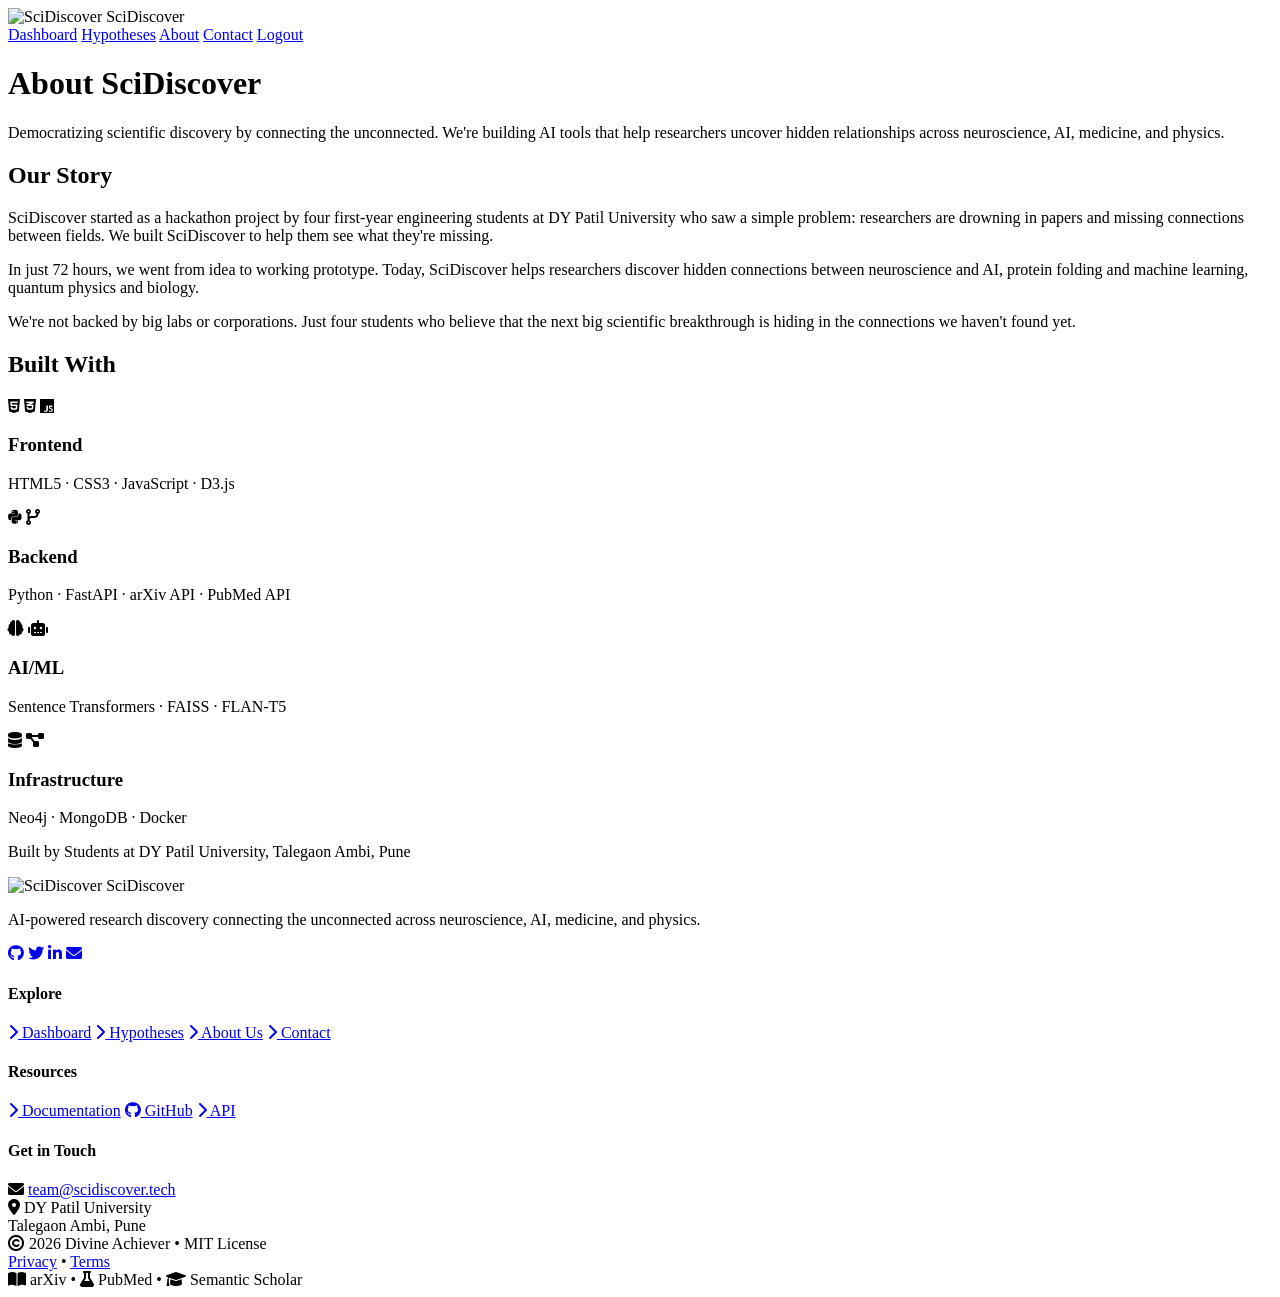
==== commit 87b59539: "Fix base path to /SciDiscover/" ====
--- a/about.html
+++ b/about.html
@@ -5,26 +5,29 @@
     <meta name="viewport" content="width=device-width, initial-scale=1.0">
     <title>About | SciDiscover</title>
     
+    <!-- Base tag for GitHub Pages compatibility -->
+    <base href="/SciDiscover/">
+    
     <!-- Font Awesome -->
     <link rel="stylesheet" href="https://cdnjs.cloudflare.com/ajax/libs/font-awesome/6.0.0/css/all.min.css">
     
     <!-- CSS Files -->
-    <link rel="stylesheet" href="../css/style.css">
-    <link rel="stylesheet" href="../css/auth.css">
-    <link rel="stylesheet" href="../css/responsive.css">
+    <link rel="stylesheet" href="css/style.css">
+    <link rel="stylesheet" href="css/auth.css">
+    <link rel="stylesheet" href="css/responsive.css">
 </head>
 <body>
     <div class="app">
         <!-- Header -->
         <header class="header">
             <div class="logo">
-                <img src="../assets/images/logo.png" alt="SciDiscover" class="logo-image">
+                <img src="assets/images/logo.png" alt="SciDiscover" class="logo-image">
                 <span class="logo-text">SciDiscover</span>
             </div>
             
             <nav class="nav">
-                <a href="../dashboard.html" class="nav-link">Dashboard</a>
-                <a href="../hypothesis.html" class="nav-link">Hypotheses</a>
+                <a href="dashboard.html" class="nav-link">Dashboard</a>
+                <a href="hypothesis.html" class="nav-link">Hypotheses</a>
                 <a href="about.html" class="nav-link active">About</a>
                 <a href="contact.html" class="nav-link">Contact</a>
                 <a href="#" class="nav-link" id="logoutBtn">Logout</a>
@@ -120,7 +123,7 @@
                     <!-- Brand Section -->
                     <div class="footer-brand">
                         <div class="footer-logo">
-                            <img src="../assets/images/logo.png" alt="SciDiscover" class="footer-logo-image">
+                            <img src="assets/images/logo.png" alt="SciDiscover" class="footer-logo-image">
                             <span class="footer-logo-text">SciDiscover</span>
                         </div>
                         <p class="footer-tagline">AI-powered research discovery connecting the unconnected across neuroscience, AI, medicine, and physics.</p>
@@ -136,8 +139,8 @@
                     <div class="footer-links-section">
                         <h4 class="footer-heading">Explore</h4>
                         <div class="footer-links">
-                            <a href="../dashboard.html" class="footer-link"><i class="fas fa-chevron-right"></i> Dashboard</a>
-                            <a href="../hypothesis.html" class="footer-link"><i class="fas fa-chevron-right"></i> Hypotheses</a>
+                            <a href="dashboard.html" class="footer-link"><i class="fas fa-chevron-right"></i> Dashboard</a>
+                            <a href="hypothesis.html" class="footer-link"><i class="fas fa-chevron-right"></i> Hypotheses</a>
                             <a href="about.html" class="footer-link"><i class="fas fa-chevron-right"></i> About Us</a>
                             <a href="contact.html" class="footer-link"><i class="fas fa-chevron-right"></i> Contact</a>
                         </div>
@@ -192,9 +195,9 @@
     </div>
 
     <!-- JavaScript Files -->
-    <script src="../config/constants.js"></script>
-    <script src="../js/utils.js"></script>
-    <script src="../js/auth.js"></script>
+    <script src="config/constants.js"></script>
+    <script src="js/utils.js"></script>
+    <script src="js/auth.js"></script>
     
     <script>
         // Logout handler
